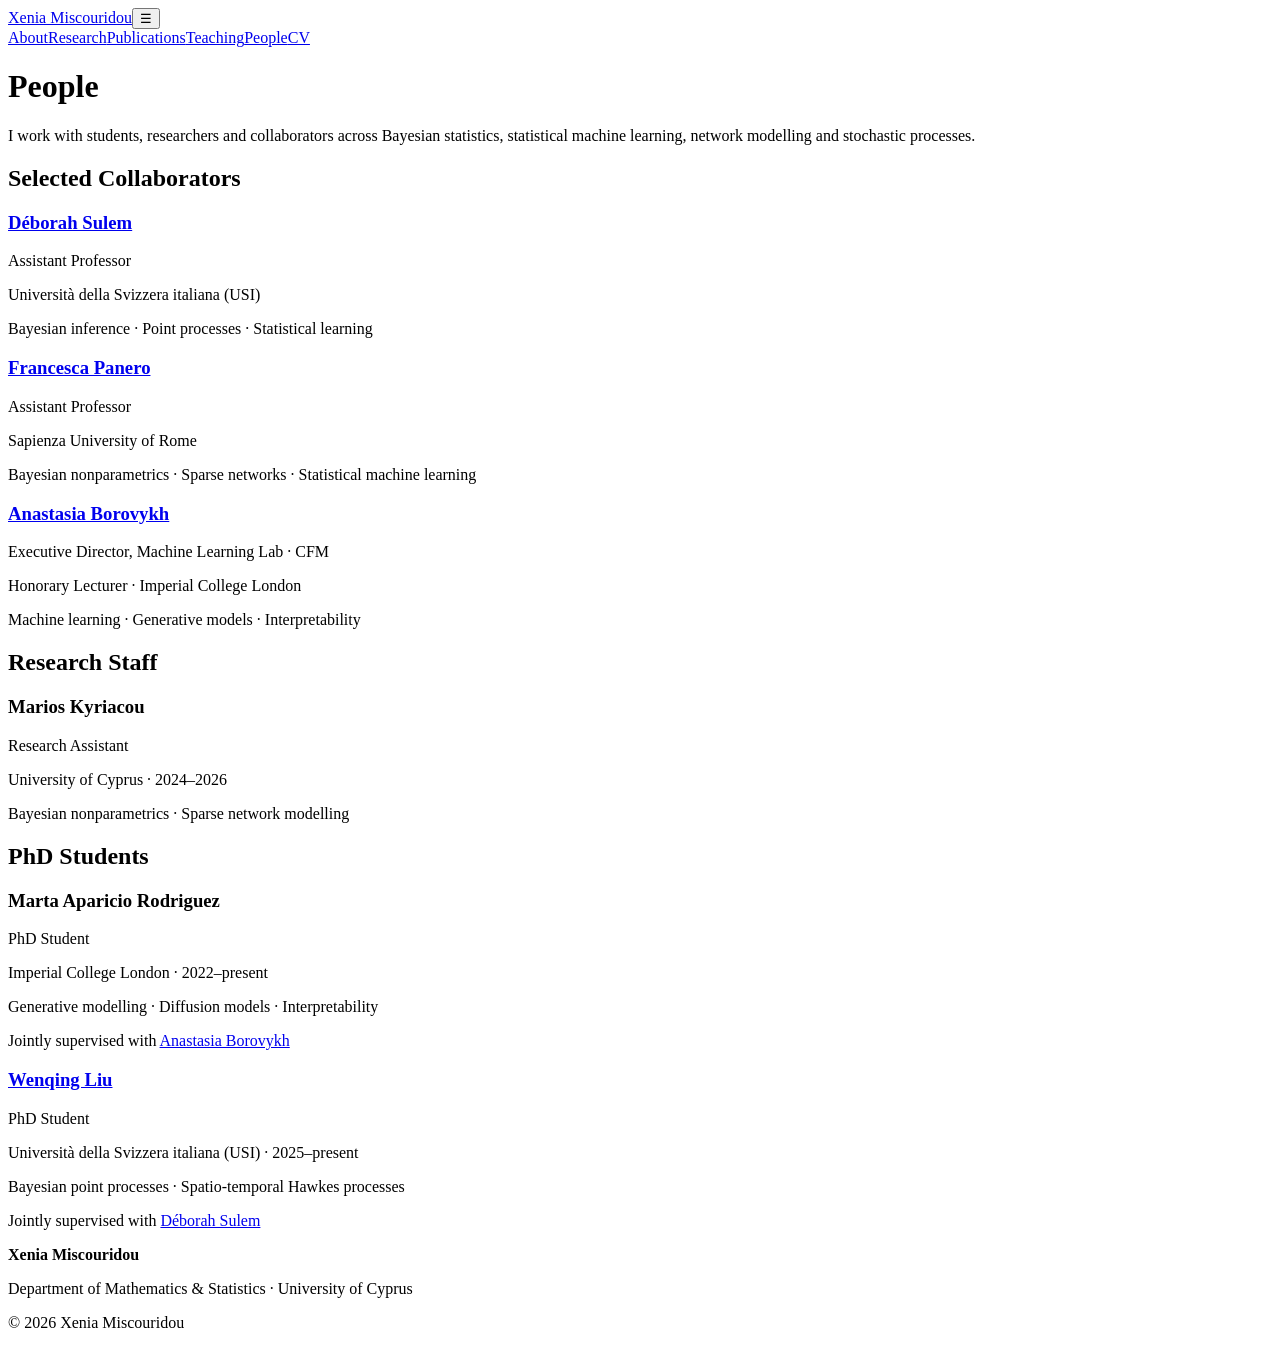
==== people.html @ a7544cc9 "Add files via upload" ====
<!DOCTYPE html>
<html lang="en"><head><meta charset="utf-8"/><meta content="width=device-width,initial-scale=1" name="viewport"/><title>People — Xenia Miscouridou</title><link href="https://fonts.googleapis.com" rel="preconnect"/><link crossorigin="" href="https://fonts.gstatic.com" rel="preconnect"/><link href="https://fonts.googleapis.com/css2?family=Inter:wght@400;500;600&amp;family=Source+Serif+4:opsz,wght@8..60,400;8..60,600&amp;display=swap" rel="stylesheet"/><link href="assets/style.css" rel="stylesheet"/></head><body><header class="topbar"><div class="navwrap"><a class="brand" href="index.html">Xenia Miscouridou</a><button aria-label="Menu" class="menu">☰</button><nav><a href="index.html#about">About</a><a href="research.html">Research</a><a href="publications.html">Publications</a><a href="teaching.html">Teaching</a><a class="active" href="people.html">People</a><a href="cv.html">CV</a></nav></div></header><main class="page"><div class="pagehead"><h1>People</h1><p>I work with students, researchers and collaborators across Bayesian statistics, statistical machine learning, network modelling and stochastic processes.</p></div><section class="people-section people-section-featured"><h2>Selected Collaborators</h2><div class="people-grid people-grid-3"><article class="person"><h3><a href="https://dsulem.github.io/" rel="noreferrer" target="_blank">Déborah Sulem</a></h3><p class="person-role">Assistant Professor</p><p class="person-affiliation">Università della Svizzera italiana (USI)</p><p class="person-topic">Bayesian inference · Point processes · Statistical learning</p></article><article class="person"><h3><a href="https://francescapanero.github.io/" rel="noreferrer" target="_blank">Francesca Panero</a></h3><p class="person-role">Assistant Professor</p><p class="person-affiliation">Sapienza University of Rome</p><p class="person-topic">Bayesian nonparametrics · Sparse networks · Statistical machine learning</p></article><article class="person"><h3><a href="https://abrvkh.github.io/" rel="noreferrer" target="_blank">Anastasia Borovykh</a></h3><p class="person-role">Executive Director, Machine Learning Lab · CFM</p><p class="person-affiliation">Honorary Lecturer · Imperial College London</p><p class="person-topic">Machine learning · Generative models · Interpretability</p></article></div></section><section class="people-section"><h2>Research Staff</h2><div class="people-grid people-grid-2"><article class="person"><h3>Marios Kyriacou</h3><p class="person-role">Research Assistant</p><p class="person-affiliation">University of Cyprus · 2024–2026</p><p class="person-topic">Bayesian nonparametrics · Sparse network modelling</p></article></div></section><section class="people-section"><h2>PhD Students</h2><div class="people-grid people-grid-2"><article class="person"><h3>Marta Aparicio Rodriguez</h3><p class="person-role">PhD Student</p><p class="person-affiliation">Imperial College London · 2022–present</p><p class="person-topic">Generative modelling · Diffusion models · Interpretability</p><p class="person-note">Jointly supervised with <a href="https://abrvkh.github.io/" rel="noreferrer" target="_blank">Anastasia Borovykh</a></p></article><article class="person"><h3><a href="https://search.usi.ch/en/people/5ee776686d6126607c1461e624b32771/liu-wenqing" rel="noreferrer" target="_blank">Wenqing Liu</a></h3><p class="person-role">PhD Student</p><p class="person-affiliation">Università della Svizzera italiana (USI) · 2025–present</p><p class="person-topic">Bayesian point processes · Spatio-temporal Hawkes processes</p><p class="person-note">Jointly supervised with <a href="https://dsulem.github.io/" rel="noreferrer" target="_blank">Déborah Sulem</a></p></article></div></section></main><footer class="sitefooter"><div class="footerin"><div><strong>Xenia Miscouridou</strong><p>Department of Mathematics &amp; Statistics · University of Cyprus</p></div><p>© 2026 Xenia Miscouridou</p></div></footer><script src="assets/site.js"></script></body></html>
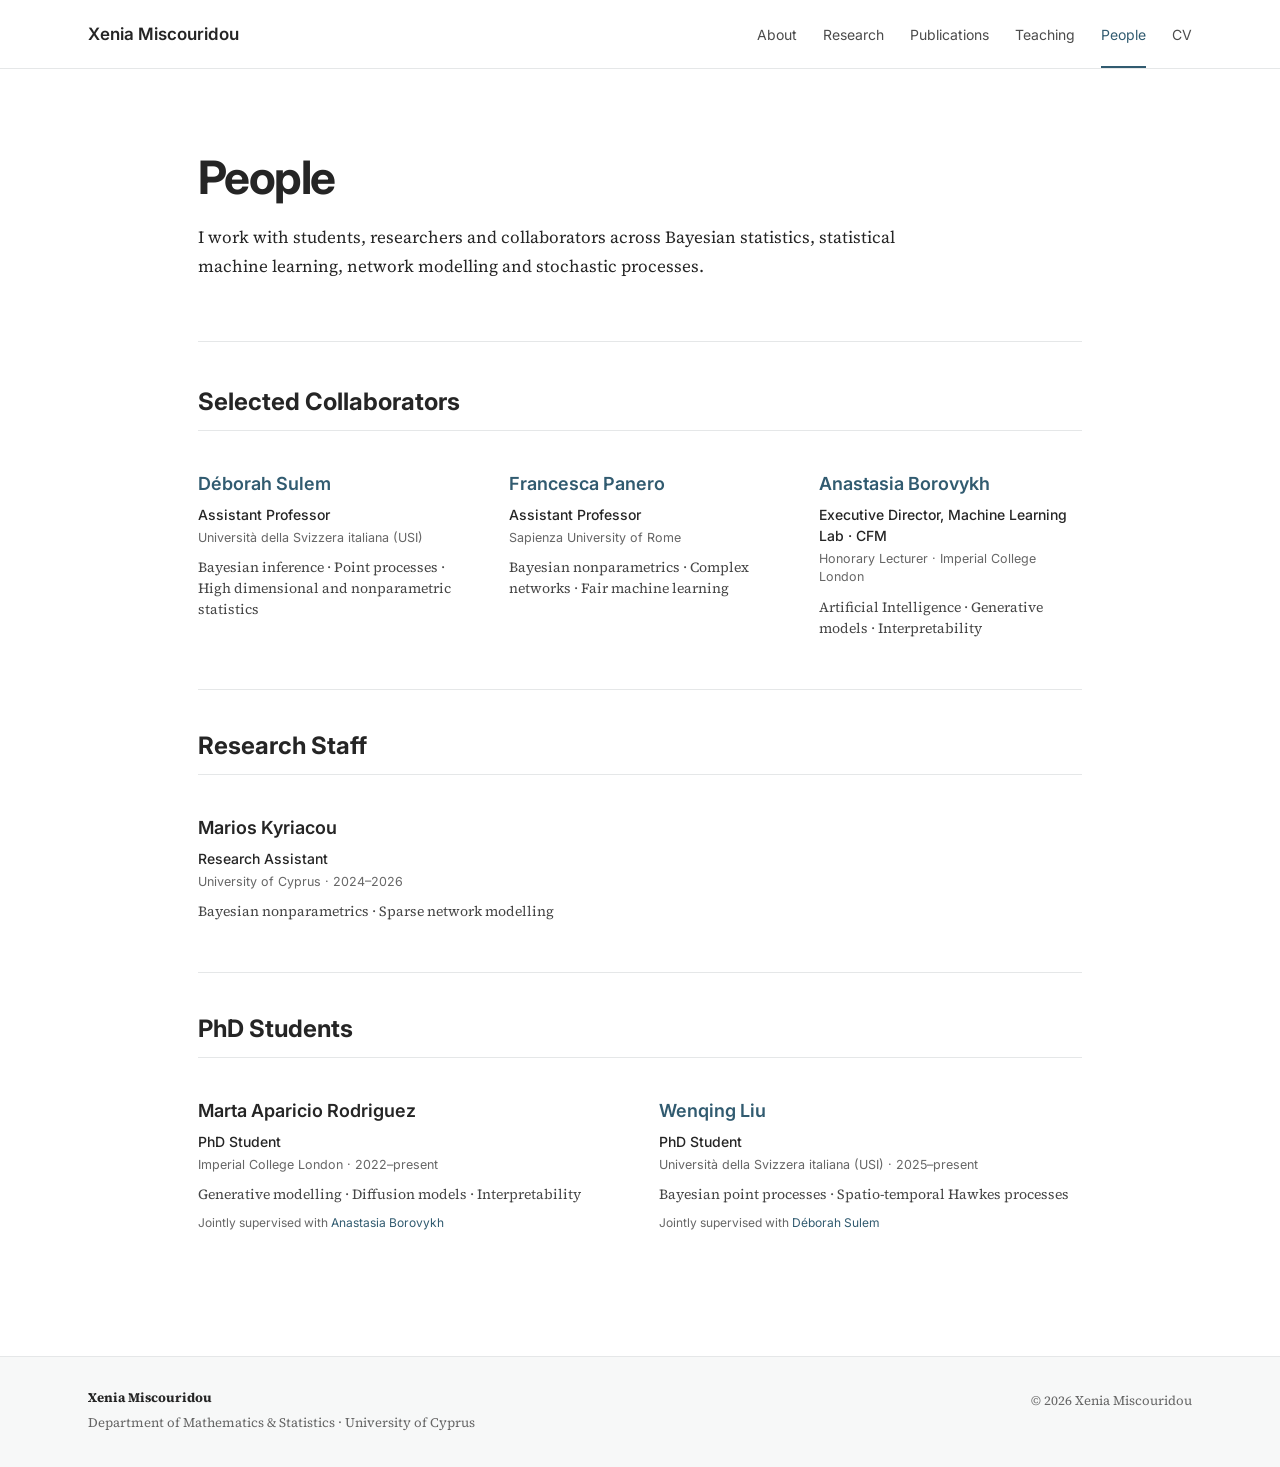
==== commit f81dd310: "people changes" ====
--- a/people.html
+++ b/people.html
@@ -1,2 +1,2 @@
 <!DOCTYPE html>
-<html lang="en"><head><meta charset="utf-8"/><meta content="width=device-width,initial-scale=1" name="viewport"/><title>People — Xenia Miscouridou</title><link href="https://fonts.googleapis.com" rel="preconnect"/><link crossorigin="" href="https://fonts.gstatic.com" rel="preconnect"/><link href="https://fonts.googleapis.com/css2?family=Inter:wght@400;500;600&amp;family=Source+Serif+4:opsz,wght@8..60,400;8..60,600&amp;display=swap" rel="stylesheet"/><link href="assets/style.css" rel="stylesheet"/></head><body><header class="topbar"><div class="navwrap"><a class="brand" href="index.html">Xenia Miscouridou</a><button aria-label="Menu" class="menu">☰</button><nav><a href="index.html#about">About</a><a href="research.html">Research</a><a href="publications.html">Publications</a><a href="teaching.html">Teaching</a><a class="active" href="people.html">People</a><a href="cv.html">CV</a></nav></div></header><main class="page"><div class="pagehead"><h1>People</h1><p>I work with students, researchers and collaborators across Bayesian statistics, statistical machine learning, network modelling and stochastic processes.</p></div><section class="people-section people-section-featured"><h2>Selected Collaborators</h2><div class="people-grid people-grid-3"><article class="person"><h3><a href="https://dsulem.github.io/" rel="noreferrer" target="_blank">Déborah Sulem</a></h3><p class="person-role">Assistant Professor</p><p class="person-affiliation">Università della Svizzera italiana (USI)</p><p class="person-topic">Bayesian inference · Point processes · Statistical learning</p></article><article class="person"><h3><a href="https://francescapanero.github.io/" rel="noreferrer" target="_blank">Francesca Panero</a></h3><p class="person-role">Assistant Professor</p><p class="person-affiliation">Sapienza University of Rome</p><p class="person-topic">Bayesian nonparametrics · Sparse networks · Statistical machine learning</p></article><article class="person"><h3><a href="https://abrvkh.github.io/" rel="noreferrer" target="_blank">Anastasia Borovykh</a></h3><p class="person-role">Executive Director, Machine Learning Lab · CFM</p><p class="person-affiliation">Honorary Lecturer · Imperial College London</p><p class="person-topic">Machine learning · Generative models · Interpretability</p></article></div></section><section class="people-section"><h2>Research Staff</h2><div class="people-grid people-grid-2"><article class="person"><h3>Marios Kyriacou</h3><p class="person-role">Research Assistant</p><p class="person-affiliation">University of Cyprus · 2024–2026</p><p class="person-topic">Bayesian nonparametrics · Sparse network modelling</p></article></div></section><section class="people-section"><h2>PhD Students</h2><div class="people-grid people-grid-2"><article class="person"><h3>Marta Aparicio Rodriguez</h3><p class="person-role">PhD Student</p><p class="person-affiliation">Imperial College London · 2022–present</p><p class="person-topic">Generative modelling · Diffusion models · Interpretability</p><p class="person-note">Jointly supervised with <a href="https://abrvkh.github.io/" rel="noreferrer" target="_blank">Anastasia Borovykh</a></p></article><article class="person"><h3><a href="https://search.usi.ch/en/people/5ee776686d6126607c1461e624b32771/liu-wenqing" rel="noreferrer" target="_blank">Wenqing Liu</a></h3><p class="person-role">PhD Student</p><p class="person-affiliation">Università della Svizzera italiana (USI) · 2025–present</p><p class="person-topic">Bayesian point processes · Spatio-temporal Hawkes processes</p><p class="person-note">Jointly supervised with <a href="https://dsulem.github.io/" rel="noreferrer" target="_blank">Déborah Sulem</a></p></article></div></section></main><footer class="sitefooter"><div class="footerin"><div><strong>Xenia Miscouridou</strong><p>Department of Mathematics &amp; Statistics · University of Cyprus</p></div><p>© 2026 Xenia Miscouridou</p></div></footer><script src="assets/site.js"></script></body></html>
+<html lang="en"><head><meta charset="utf-8"/><meta content="width=device-width,initial-scale=1" name="viewport"/><title>People — Xenia Miscouridou</title><link href="https://fonts.googleapis.com" rel="preconnect"/><link crossorigin="" href="https://fonts.gstatic.com" rel="preconnect"/><link href="https://fonts.googleapis.com/css2?family=Inter:wght@400;500;600&amp;family=Source+Serif+4:opsz,wght@8..60,400;8..60,600&amp;display=swap" rel="stylesheet"/><link href="assets/style.css" rel="stylesheet"/></head><body><header class="topbar"><div class="navwrap"><a class="brand" href="index.html">Xenia Miscouridou</a><button aria-label="Menu" class="menu">☰</button><nav><a href="index.html#about">About</a><a href="research.html">Research</a><a href="publications.html">Publications</a><a href="teaching.html">Teaching</a><a class="active" href="people.html">People</a><a href="cv.html">CV</a></nav></div></header><main class="page"><div class="pagehead"><h1>People</h1><p>I work with students, researchers and collaborators across Bayesian statistics, statistical machine learning, network modelling and stochastic processes.</p></div><section class="people-section people-section-featured"><h2>Selected Collaborators</h2><div class="people-grid people-grid-3"><article class="person"><h3><a href="https://dsulem.github.io/" rel="noreferrer" target="_blank">Déborah Sulem</a></h3><p class="person-role">Assistant Professor</p><p class="person-affiliation">Università della Svizzera italiana (USI)</p><p class="person-topic">Bayesian inference · Point processes · High dimensional and nonparametric statistics</p></article><article class="person"><h3><a href="https://francescapanero.github.io/" rel="noreferrer" target="_blank">Francesca Panero</a></h3><p class="person-role">Assistant Professor</p><p class="person-affiliation">Sapienza University of Rome</p><p class="person-topic">Bayesian nonparametrics · Complex networks · Fair machine learning</p></article><article class="person"><h3><a href="https://abrvkh.github.io/" rel="noreferrer" target="_blank">Anastasia Borovykh</a></h3><p class="person-role">Executive Director, Machine Learning Lab · CFM</p><p class="person-affiliation">Honorary Lecturer · Imperial College London</p><p class="person-topic">Artificial Intelligence · Generative models · Interpretability</p></article></div></section><section class="people-section"><h2>Research Staff</h2><div class="people-grid people-grid-2"><article class="person"><h3>Marios Kyriacou</h3><p class="person-role">Research Assistant</p><p class="person-affiliation">University of Cyprus · 2024–2026</p><p class="person-topic">Bayesian nonparametrics · Sparse network modelling</p></article></div></section><section class="people-section"><h2>PhD Students</h2><div class="people-grid people-grid-2"><article class="person"><h3>Marta Aparicio Rodriguez</h3><p class="person-role">PhD Student</p><p class="person-affiliation">Imperial College London · 2022–present</p><p class="person-topic">Generative modelling · Diffusion models · Interpretability</p><p class="person-note">Jointly supervised with <a href="https://abrvkh.github.io/" rel="noreferrer" target="_blank">Anastasia Borovykh</a></p></article><article class="person"><h3><a href="https://search.usi.ch/en/people/5ee776686d6126607c1461e624b32771/liu-wenqing" rel="noreferrer" target="_blank">Wenqing Liu</a></h3><p class="person-role">PhD Student</p><p class="person-affiliation">Università della Svizzera italiana (USI) · 2025–present</p><p class="person-topic">Bayesian point processes · Spatio-temporal Hawkes processes</p><p class="person-note">Jointly supervised with <a href="https://dsulem.github.io/" rel="noreferrer" target="_blank">Déborah Sulem</a></p></article></div></section></main><footer class="sitefooter"><div class="footerin"><div><strong>Xenia Miscouridou</strong><p>Department of Mathematics &amp; Statistics · University of Cyprus</p></div><p>© 2026 Xenia Miscouridou</p></div></footer><script src="assets/site.js"></script></body></html>
--- a/assets/style.css
+++ b/assets/style.css
@@ -0,0 +1,45 @@
+:root{--ink:#252525;--muted:#666;--accent:#315B70;--soft:#F7F8F8;--rule:#E5E7E8;--max:1160px}*{box-sizing:border-box}html{scroll-behavior:smooth}body{margin:0;color:var(--ink);background:#fff;font-family:"Source Serif 4",Georgia,serif;font-size:17px;line-height:1.68}a{color:var(--accent);text-decoration:none}a:hover{text-decoration:underline}h1,h2,h3,.brand,nav,.eyebrow,.meta,.tags,.role,.affiliation,.links,.venue,.paperlinks,.status,.software-links,.project-meta{font-family:Inter,Arial,sans-serif}h1,h2,h3{line-height:1.2;margin-top:0}.topbar{position:sticky;top:0;z-index:20;background:rgba(255,255,255,.97);border-bottom:1px solid var(--rule)}.navwrap{max-width:var(--max);margin:auto;min-height:68px;padding:0 28px;display:flex;align-items:center;gap:28px}.brand{font-weight:600;color:var(--ink);margin-right:auto}.brand:hover{text-decoration:none}.topbar nav{display:flex;gap:26px;font-size:14px}.topbar nav a{color:#4b4b4b;padding:23px 0 19px;border-bottom:2px solid transparent}.topbar nav a.active,.topbar nav a:hover{color:var(--accent);border-bottom-color:var(--accent);text-decoration:none}.menu{display:none;background:none;border:0;font-size:22px}.layout{max-width:var(--max);margin:auto;padding:72px 28px 96px;display:grid;grid-template-columns:240px minmax(0,1fr);gap:74px}.profile{position:sticky;top:112px;align-self:start}.profile img{width:178px;height:226px;object-fit:cover;border-radius:2px}.profile h1{font-size:22px;margin:20px 0 7px}.role{font-size:14px;font-weight:600;margin:0 0 8px}.affiliation{font-size:13px;line-height:1.5;color:var(--muted)}.links{display:flex;flex-wrap:wrap;gap:8px 14px;font-size:13px;margin-top:17px}.hero{padding-bottom:54px;border-bottom:1px solid var(--rule)}.hero h2{font-size:43px;letter-spacing:-.035em;max-width:700px;margin:8px 0 28px}.hero p{max-width:760px}.eyebrow{text-transform:uppercase;letter-spacing:.14em;font-size:12px;font-weight:600;color:var(--accent);margin:0 0 8px}.section{padding:58px 0;border-bottom:1px solid var(--rule)}.sectionhead h2{font-size:31px;margin-bottom:28px}.research-grid{display:grid;grid-template-columns:repeat(3,1fr);gap:26px}.research-grid article{border-top:2px solid var(--accent);padding-top:18px}.research-grid h3{font-size:18px}.num{font:600 12px Inter;color:#999}.tags{font-size:12px;color:var(--muted);line-height:1.6}.more{display:inline-block;margin-top:22px;font:500 14px Inter}.pub{padding:18px 0;border-top:1px solid var(--rule)}.pub h3{font-size:18px;margin-bottom:5px}.pub p{margin:0}.venue{font-size:13px;color:var(--muted)}.timeline .event{display:grid;grid-template-columns:145px 1fr;gap:18px;border-top:1px solid var(--rule);padding:14px 0}.event time{font:500 13px Inter;color:var(--accent)}.event p{margin:0}.page{max-width:940px;margin:auto;padding:76px 28px 100px}.pagehead{padding-bottom:44px;border-bottom:1px solid var(--rule)}.pagehead h1{font-size:46px;letter-spacing:-.035em;margin:5px 0 18px}.pagehead>p:last-of-type{max-width:720px}.pub-links{display:flex;gap:20px;font:500 13px Inter;margin-top:20px}.pub-section{padding:42px 0 8px}.pub-section>h2,.teaching-layout>h2{font-size:22px;color:var(--accent);margin-bottom:20px}.publication,.course{padding:18px 0;border-top:1px solid var(--rule)}.publication h3,.course h3{font-size:18px;margin-bottom:6px}.publication p,.course p{margin:4px 0}.paperlinks,.meta{font-size:13px;color:var(--muted)}.paperlinks a{margin-right:12px}.teaching-layout{display:grid;grid-template-columns:220px 1fr;gap:48px;padding:42px 0;border-bottom:1px solid var(--rule)}
+/* Research page */.research-intro{max-width:780px}.theme-list{margin-top:12px}.theme{display:grid;grid-template-columns:78px minmax(0,1fr);gap:22px;padding:38px 0;border-top:1px solid var(--rule)}.theme:first-child{border-top:0}.theme-number{font:600 13px Inter;color:var(--accent);padding-top:5px}.theme h2{font-size:25px;margin-bottom:13px}.theme p{margin:0 0 12px;max-width:760px}.theme .tags{margin-top:15px}.research-block{padding:52px 0;border-top:1px solid var(--rule)}.research-block-head{display:grid;grid-template-columns:220px minmax(0,1fr);gap:44px;margin-bottom:18px}.research-block-head h2{font-size:28px;margin:0}.research-block-head p{margin:0;color:var(--muted);max-width:650px}.software-list{margin-left:264px}.software-item{padding:22px 0;border-top:1px solid var(--rule)}.software-title{display:flex;align-items:baseline;gap:12px;flex-wrap:wrap}.software-title h3{font-size:19px;margin:0}.status{font-size:12px;font-style:italic;color:var(--muted)}.software-item p{margin:7px 0}.software-links{font-size:13px;display:flex;gap:16px}.projects{margin-left:264px}.project{padding:22px 0;border-top:1px solid var(--rule)}.project h3{font-size:19px;margin-bottom:7px}.project p{margin:0}.project-meta{font-size:12px;color:var(--accent);text-transform:uppercase;letter-spacing:.08em;margin-bottom:7px!important}.sitefooter{border-top:1px solid var(--rule);background:var(--soft)}.footerin{max-width:var(--max);margin:auto;padding:30px 28px;display:flex;justify-content:space-between;gap:30px;font-size:13px}.footerin p{margin:3px 0;color:var(--muted)}
+@media(max-width:820px){.menu{display:block}.topbar nav{display:none;position:absolute;top:68px;left:0;right:0;background:#fff;border-bottom:1px solid var(--rule);padding:12px 28px;flex-direction:column;gap:0}.topbar nav.open{display:flex}.topbar nav a{padding:11px 0}.layout{grid-template-columns:1fr;gap:42px;padding-top:44px}.profile{position:static;display:grid;grid-template-columns:130px 1fr;column-gap:22px}.profile img{width:130px;height:166px;grid-row:1/6}.profile h1{margin-top:0}.research-grid{grid-template-columns:1fr}.teaching-layout,.research-block-head{grid-template-columns:1fr;gap:8px}.software-list,.projects{margin-left:0}.theme{grid-template-columns:42px 1fr}.hero h2,.pagehead h1{font-size:36px}.footerin{flex-direction:column}.timeline .event{grid-template-columns:1fr;gap:2px}}
+@media(max-width:500px){body{font-size:16px}.navwrap,.layout,.page,.footerin{padding-left:20px;padding-right:20px}.profile{display:block}.profile img{width:150px;height:191px}.theme{grid-template-columns:1fr;gap:6px}.research-block{padding:38px 0}}
+
+/* 2026-09 compact page refinements */
+.theme{display:block;padding:30px 0}.theme h2{margin-bottom:10px}.theme p{margin-bottom:10px}.software-bullets,.course-bullets{margin:0;padding-left:1.2rem}.software-bullets li,.course-bullets li{padding:13px 0 13px 5px;border-top:1px solid var(--rule)}.software-bullets li:first-child,.course-bullets li:first-child{border-top:0}.software-bullets{margin-left:264px}.software-bullets strong,.course-bullets strong{font-family:Inter,Arial,sans-serif}.course-bullets .meta{display:block;margin-top:3px}.course-bullets p{margin:4px 0 0}.publication.compact{padding:12px 0}.publication.compact h3{font-size:16px;margin:0 0 3px;line-height:1.35}.publication.compact .pub-meta{font-size:13px;line-height:1.45;color:var(--muted);margin:0}.publication.compact .pub-meta strong{color:var(--ink)}.publication.compact .venue{font-size:inherit}.publication.compact .paperlinks{font-size:inherit;white-space:nowrap}.pub-section{padding-top:34px}.pub-section>h2{margin-bottom:10px}
+@media(max-width:820px){.software-bullets{margin-left:0}}
+
+/* People page: open, typography-led group layout */
+.people-section{padding:42px 0 46px;border-bottom:1px solid var(--rule)}
+.people-section>h2{font-size:24px;color:var(--ink);margin:0 0 42px;padding-bottom:13px;border-bottom:1px solid var(--rule)}
+.people-grid{display:grid;column-gap:38px;row-gap:34px}
+.people-grid-3{grid-template-columns:repeat(3,minmax(0,1fr))}
+.people-grid-2{grid-template-columns:repeat(2,minmax(0,1fr))}
+.people-section .person{padding:0;min-width:0;background:none;border:0}
+.people-section .person h3{font-size:18px;margin:0 0 9px;font-weight:600}
+.people-section .person h3 a{color:var(--accent)}
+.people-section .person p{margin:4px 0;font-size:14px;line-height:1.5}
+.person-role{font-family:Inter,Arial,sans-serif;font-weight:500;color:var(--ink)}
+.person-affiliation{font-family:Inter,Arial,sans-serif;font-size:12.5px!important;color:var(--muted)}
+.person-topic{margin-top:10px!important;color:#454545}
+.person-note{font-family:Inter,Arial,sans-serif;font-size:12px!important;color:var(--muted);margin-top:9px!important}
+/* Publication titles are the paper links; metadata stays visually secondary. */
+.publication.compact h3 a{color:var(--ink);text-decoration:none}
+.publication.compact h3 a:hover{color:var(--accent);text-decoration:underline}
+@media(max-width:550px){.people-grid-3,.people-grid-2{grid-template-columns:1fr}.people-section{padding:34px 0 38px}.people-grid{row-gap:28px}}
+
+/* Final homepage research summary and People hierarchy */
+.research-grid-titles article{padding:20px 0 4px;min-height:82px}
+.research-grid-titles h3{font-size:18px;line-height:1.35;margin:0}
+.people-section-featured{padding-top:46px}
+.people-section-featured .people-grid{column-gap:48px}
+
+.people-section:last-of-type{border-bottom:0;padding-bottom:20px}
+
+/* Research page: three research areas in columns */
+.theme-list{display:grid;grid-template-columns:repeat(3,minmax(0,1fr));gap:30px;margin-top:40px;padding-bottom:48px}
+.theme-list .theme{display:block;padding:20px 0 0;border-top:2px solid var(--accent)}
+.theme-list .theme:first-child{border-top:2px solid var(--accent)}
+.theme-list .theme h2{font-size:21px;line-height:1.3;margin-bottom:14px}
+.theme-list .theme p{margin:0 0 14px;line-height:1.6}
+.theme-list .theme .tags{margin-top:14px}
+#software{clear:both}
+@media(max-width:700px){.theme-list{grid-template-columns:1fr;gap:24px;margin-top:28px;padding-bottom:34px}}
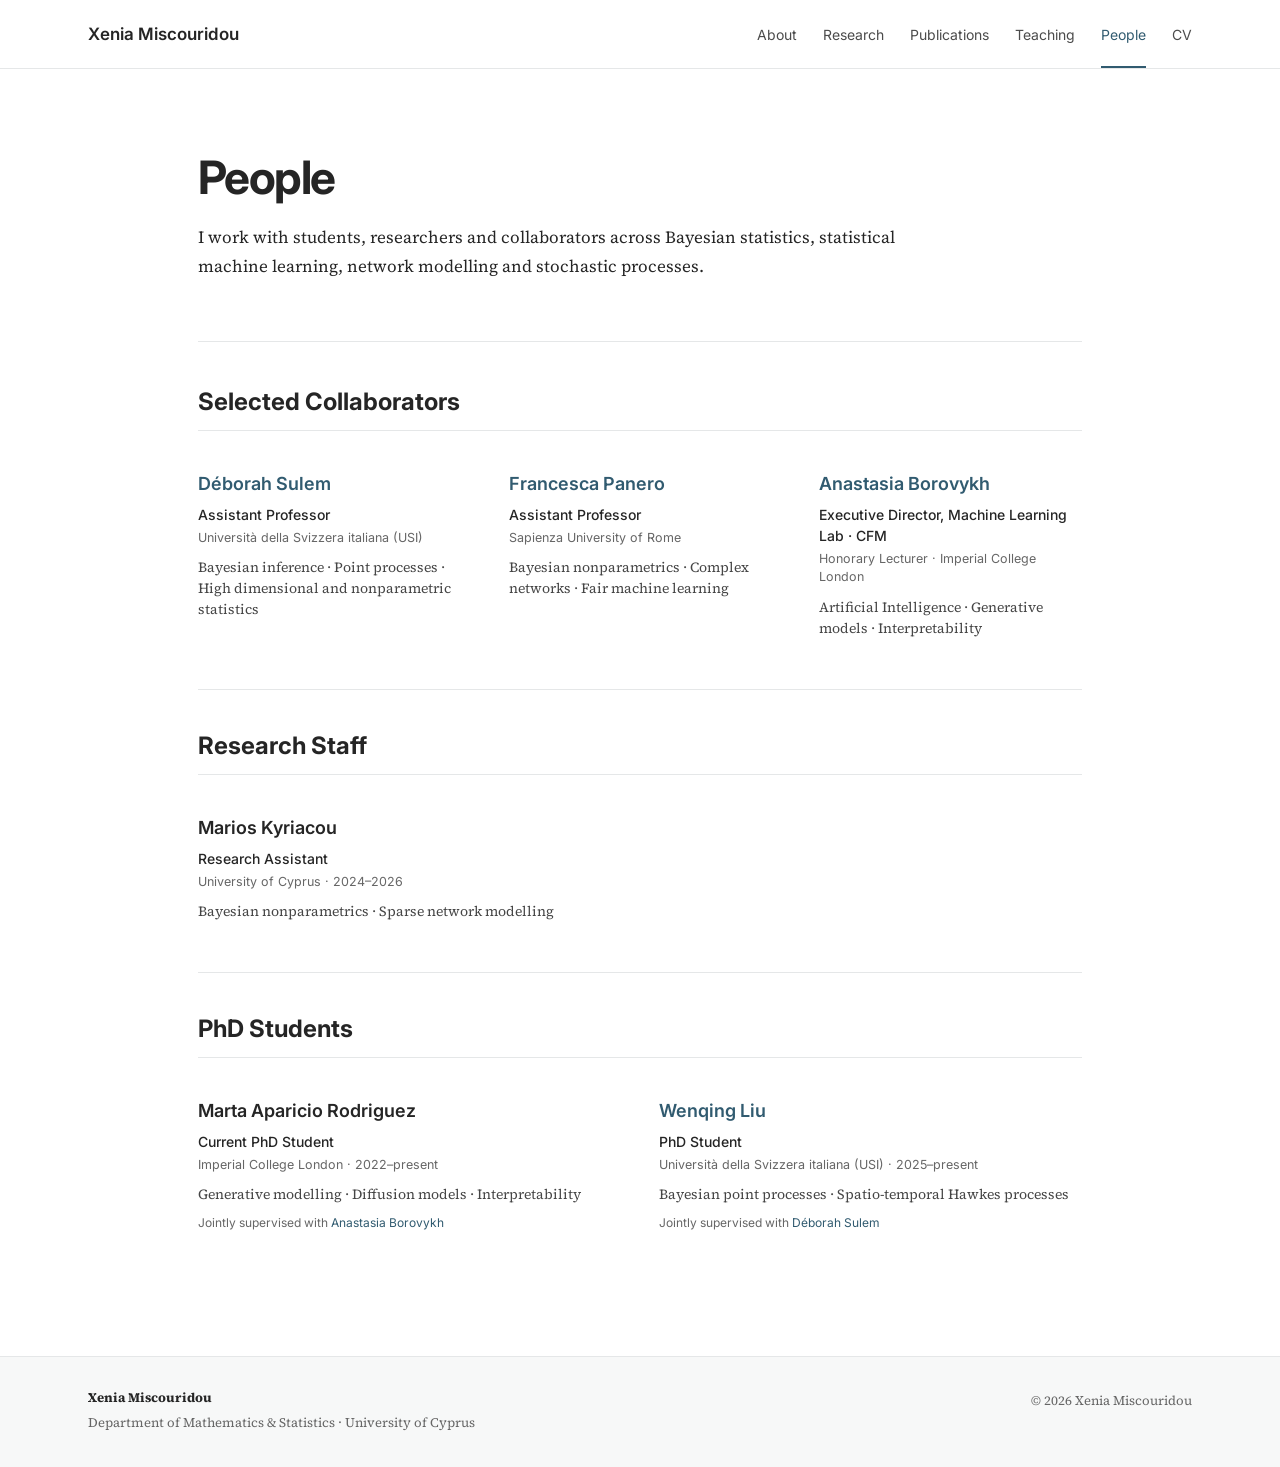
==== commit 71e3284a: "people changes" ====
--- a/people.html
+++ b/people.html
@@ -1,2 +1,2 @@
 <!DOCTYPE html>
-<html lang="en"><head><meta charset="utf-8"/><meta content="width=device-width,initial-scale=1" name="viewport"/><title>People — Xenia Miscouridou</title><link href="https://fonts.googleapis.com" rel="preconnect"/><link crossorigin="" href="https://fonts.gstatic.com" rel="preconnect"/><link href="https://fonts.googleapis.com/css2?family=Inter:wght@400;500;600&amp;family=Source+Serif+4:opsz,wght@8..60,400;8..60,600&amp;display=swap" rel="stylesheet"/><link href="assets/style.css" rel="stylesheet"/></head><body><header class="topbar"><div class="navwrap"><a class="brand" href="index.html">Xenia Miscouridou</a><button aria-label="Menu" class="menu">☰</button><nav><a href="index.html#about">About</a><a href="research.html">Research</a><a href="publications.html">Publications</a><a href="teaching.html">Teaching</a><a class="active" href="people.html">People</a><a href="cv.html">CV</a></nav></div></header><main class="page"><div class="pagehead"><h1>People</h1><p>I work with students, researchers and collaborators across Bayesian statistics, statistical machine learning, network modelling and stochastic processes.</p></div><section class="people-section people-section-featured"><h2>Selected Collaborators</h2><div class="people-grid people-grid-3"><article class="person"><h3><a href="https://dsulem.github.io/" rel="noreferrer" target="_blank">Déborah Sulem</a></h3><p class="person-role">Assistant Professor</p><p class="person-affiliation">Università della Svizzera italiana (USI)</p><p class="person-topic">Bayesian inference · Point processes · High dimensional and nonparametric statistics</p></article><article class="person"><h3><a href="https://francescapanero.github.io/" rel="noreferrer" target="_blank">Francesca Panero</a></h3><p class="person-role">Assistant Professor</p><p class="person-affiliation">Sapienza University of Rome</p><p class="person-topic">Bayesian nonparametrics · Complex networks · Fair machine learning</p></article><article class="person"><h3><a href="https://abrvkh.github.io/" rel="noreferrer" target="_blank">Anastasia Borovykh</a></h3><p class="person-role">Executive Director, Machine Learning Lab · CFM</p><p class="person-affiliation">Honorary Lecturer · Imperial College London</p><p class="person-topic">Artificial Intelligence · Generative models · Interpretability</p></article></div></section><section class="people-section"><h2>Research Staff</h2><div class="people-grid people-grid-2"><article class="person"><h3>Marios Kyriacou</h3><p class="person-role">Research Assistant</p><p class="person-affiliation">University of Cyprus · 2024–2026</p><p class="person-topic">Bayesian nonparametrics · Sparse network modelling</p></article></div></section><section class="people-section"><h2>PhD Students</h2><div class="people-grid people-grid-2"><article class="person"><h3>Marta Aparicio Rodriguez</h3><p class="person-role">PhD Student</p><p class="person-affiliation">Imperial College London · 2022–present</p><p class="person-topic">Generative modelling · Diffusion models · Interpretability</p><p class="person-note">Jointly supervised with <a href="https://abrvkh.github.io/" rel="noreferrer" target="_blank">Anastasia Borovykh</a></p></article><article class="person"><h3><a href="https://search.usi.ch/en/people/5ee776686d6126607c1461e624b32771/liu-wenqing" rel="noreferrer" target="_blank">Wenqing Liu</a></h3><p class="person-role">PhD Student</p><p class="person-affiliation">Università della Svizzera italiana (USI) · 2025–present</p><p class="person-topic">Bayesian point processes · Spatio-temporal Hawkes processes</p><p class="person-note">Jointly supervised with <a href="https://dsulem.github.io/" rel="noreferrer" target="_blank">Déborah Sulem</a></p></article></div></section></main><footer class="sitefooter"><div class="footerin"><div><strong>Xenia Miscouridou</strong><p>Department of Mathematics &amp; Statistics · University of Cyprus</p></div><p>© 2026 Xenia Miscouridou</p></div></footer><script src="assets/site.js"></script></body></html>
+<html lang="en"><head><meta charset="utf-8"/><meta content="width=device-width,initial-scale=1" name="viewport"/><title>People — Xenia Miscouridou</title><link href="https://fonts.googleapis.com" rel="preconnect"/><link crossorigin="" href="https://fonts.gstatic.com" rel="preconnect"/><link href="https://fonts.googleapis.com/css2?family=Inter:wght@400;500;600&amp;family=Source+Serif+4:opsz,wght@8..60,400;8..60,600&amp;display=swap" rel="stylesheet"/><link href="assets/style.css" rel="stylesheet"/></head><body><header class="topbar"><div class="navwrap"><a class="brand" href="index.html">Xenia Miscouridou</a><button aria-label="Menu" class="menu">☰</button><nav><a href="index.html#about">About</a><a href="research.html">Research</a><a href="publications.html">Publications</a><a href="teaching.html">Teaching</a><a class="active" href="people.html">People</a><a href="cv.html">CV</a></nav></div></header><main class="page"><div class="pagehead"><h1>People</h1><p>I work with students, researchers and collaborators across Bayesian statistics, statistical machine learning, network modelling and stochastic processes.</p></div><section class="people-section people-section-featured"><h2>Selected Collaborators</h2><div class="people-grid people-grid-3"><article class="person"><h3><a href="https://dsulem.github.io/" rel="noreferrer" target="_blank">Déborah Sulem</a></h3><p class="person-role">Assistant Professor</p><p class="person-affiliation">Università della Svizzera italiana (USI)</p><p class="person-topic">Bayesian inference · Point processes · High dimensional and nonparametric statistics</p></article><article class="person"><h3><a href="https://francescapanero.github.io/" rel="noreferrer" target="_blank">Francesca Panero</a></h3><p class="person-role">Assistant Professor</p><p class="person-affiliation">Sapienza University of Rome</p><p class="person-topic">Bayesian nonparametrics · Complex networks · Fair machine learning</p></article><article class="person"><h3><a href="https://abrvkh.github.io/" rel="noreferrer" target="_blank">Anastasia Borovykh</a></h3><p class="person-role">Executive Director, Machine Learning Lab · CFM</p><p class="person-affiliation">Honorary Lecturer · Imperial College London</p><p class="person-topic">Artificial Intelligence · Generative models · Interpretability</p></article></div></section><section class="people-section"><h2>Research Staff</h2><div class="people-grid people-grid-2"><article class="person"><h3>Marios Kyriacou</h3><p class="person-role">Research Assistant</p><p class="person-affiliation">University of Cyprus · 2024–2026</p><p class="person-topic">Bayesian nonparametrics · Sparse network modelling</p></article></div></section><section class="people-section"><h2>PhD Students</h2><div class="people-grid people-grid-2"><article class="person"><h3>Marta Aparicio Rodriguez</h3><p class="person-role">Current PhD Student</p><p class="person-affiliation">Imperial College London · 2022–present</p><p class="person-topic">Generative modelling · Diffusion models · Interpretability</p><p class="person-note">Jointly supervised with <a href="https://abrvkh.github.io/" rel="noreferrer" target="_blank">Anastasia Borovykh</a></p></article><article class="person"><h3><a href="https://search.usi.ch/en/people/5ee776686d6126607c1461e624b32771/liu-wenqing" rel="noreferrer" target="_blank">Wenqing Liu</a></h3><p class="person-role">PhD Student</p><p class="person-affiliation">Università della Svizzera italiana (USI) · 2025–present</p><p class="person-topic">Bayesian point processes · Spatio-temporal Hawkes processes</p><p class="person-note">Jointly supervised with <a href="https://dsulem.github.io/" rel="noreferrer" target="_blank">Déborah Sulem</a></p></article></div></section></main><footer class="sitefooter"><div class="footerin"><div><strong>Xenia Miscouridou</strong><p>Department of Mathematics &amp; Statistics · University of Cyprus</p></div><p>© 2026 Xenia Miscouridou</p></div></footer><script src="assets/site.js"></script></body></html>
